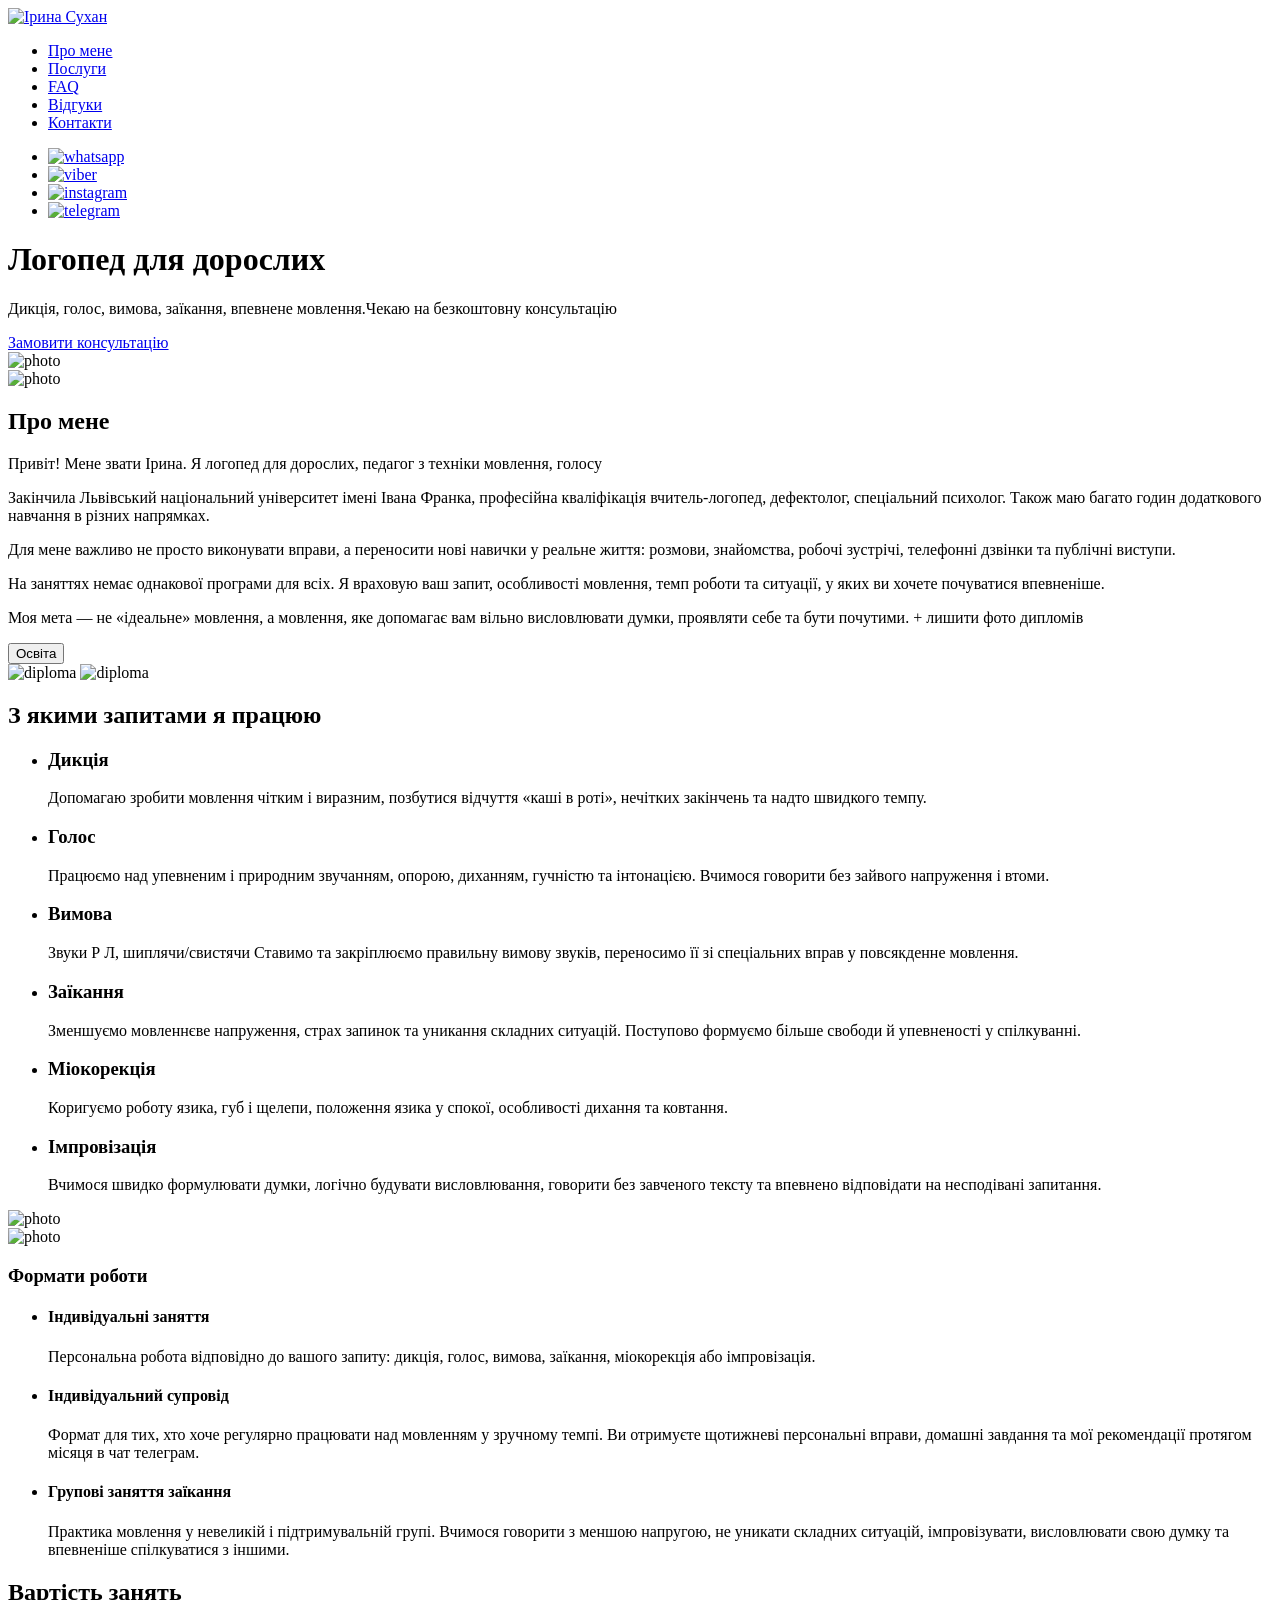
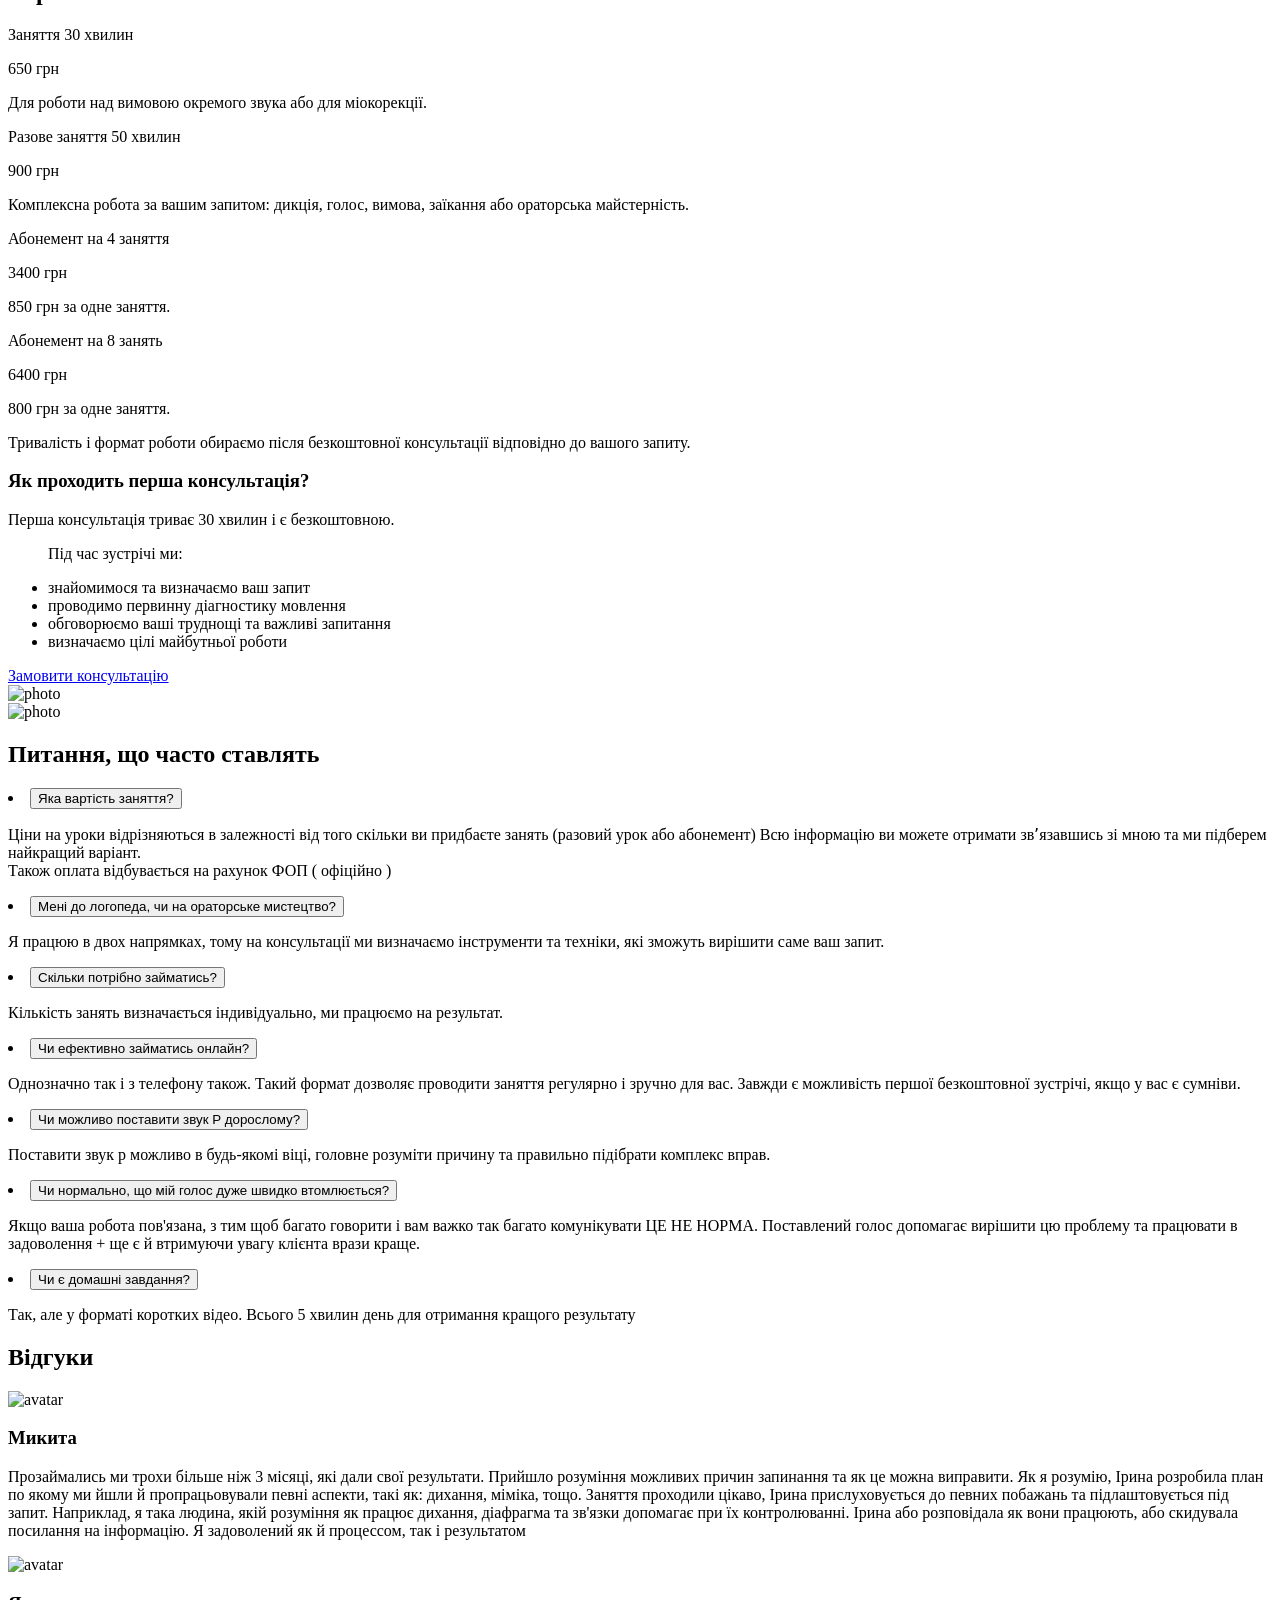
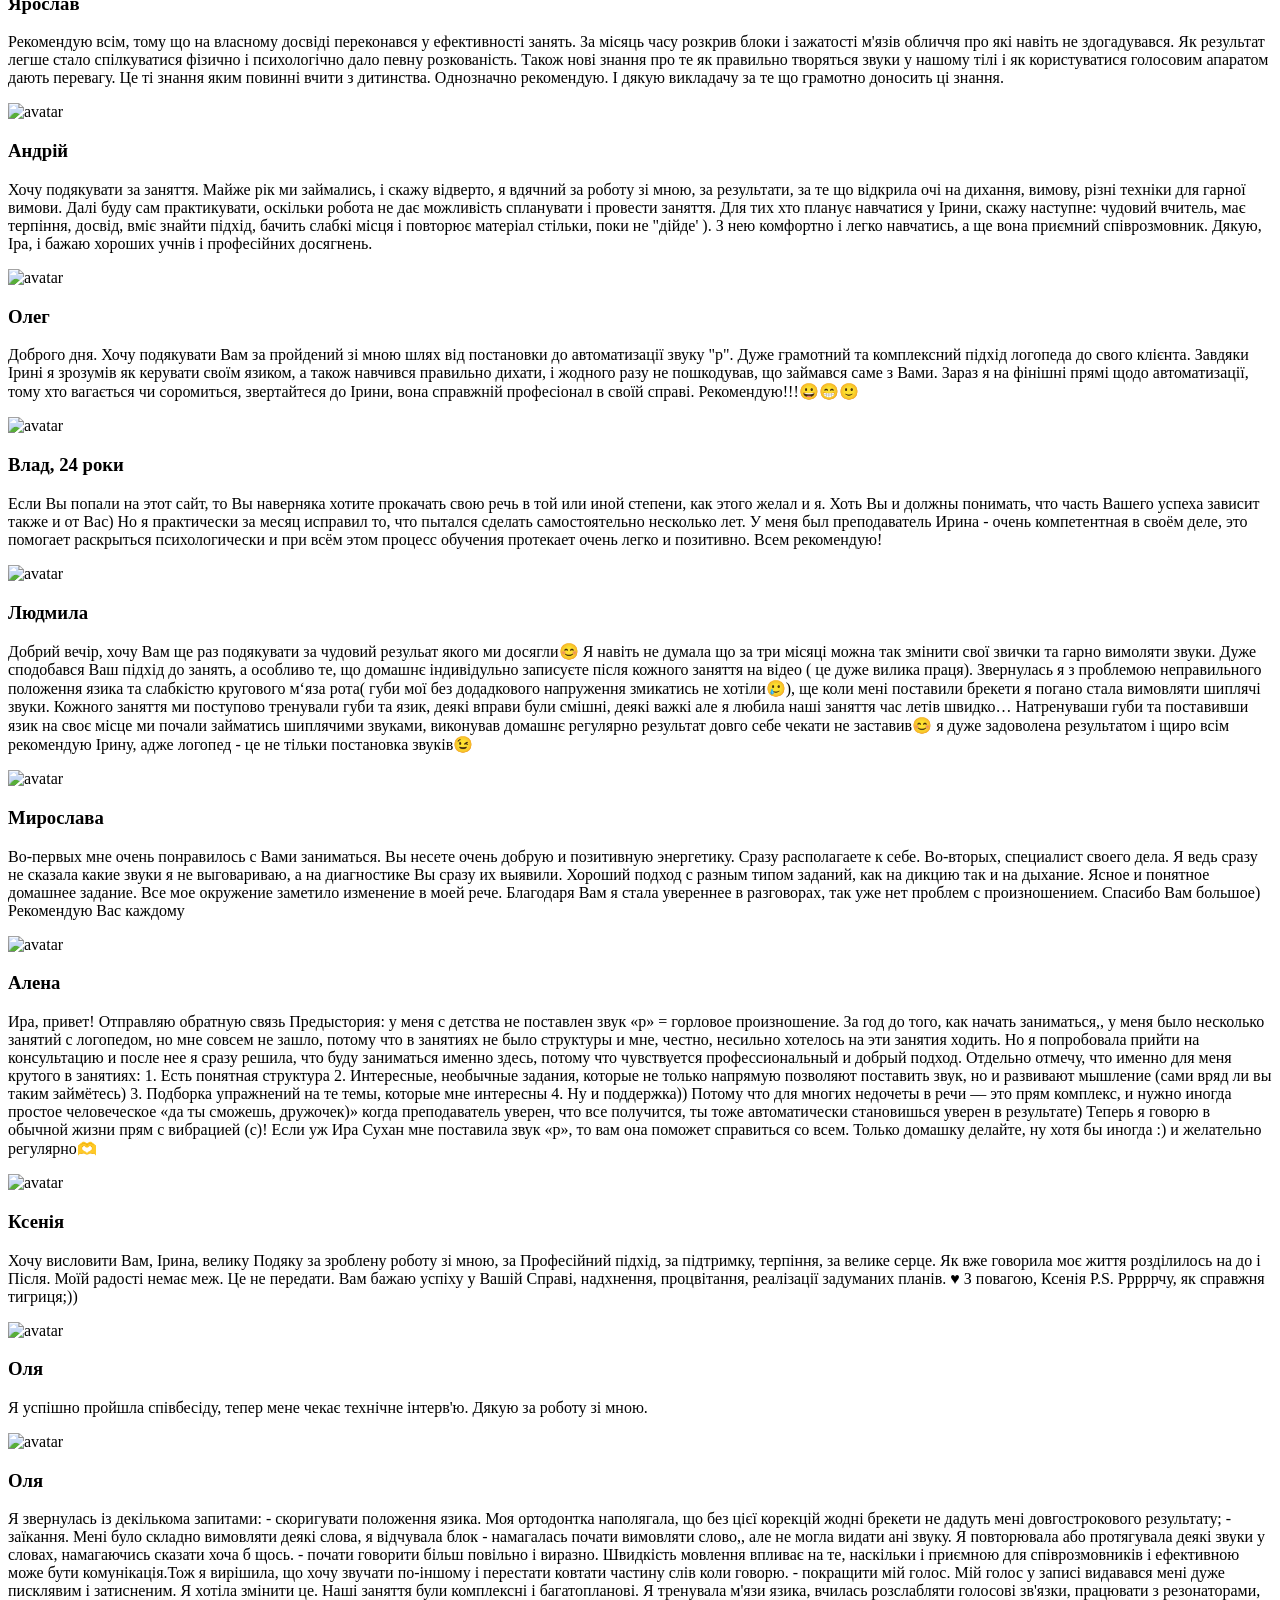
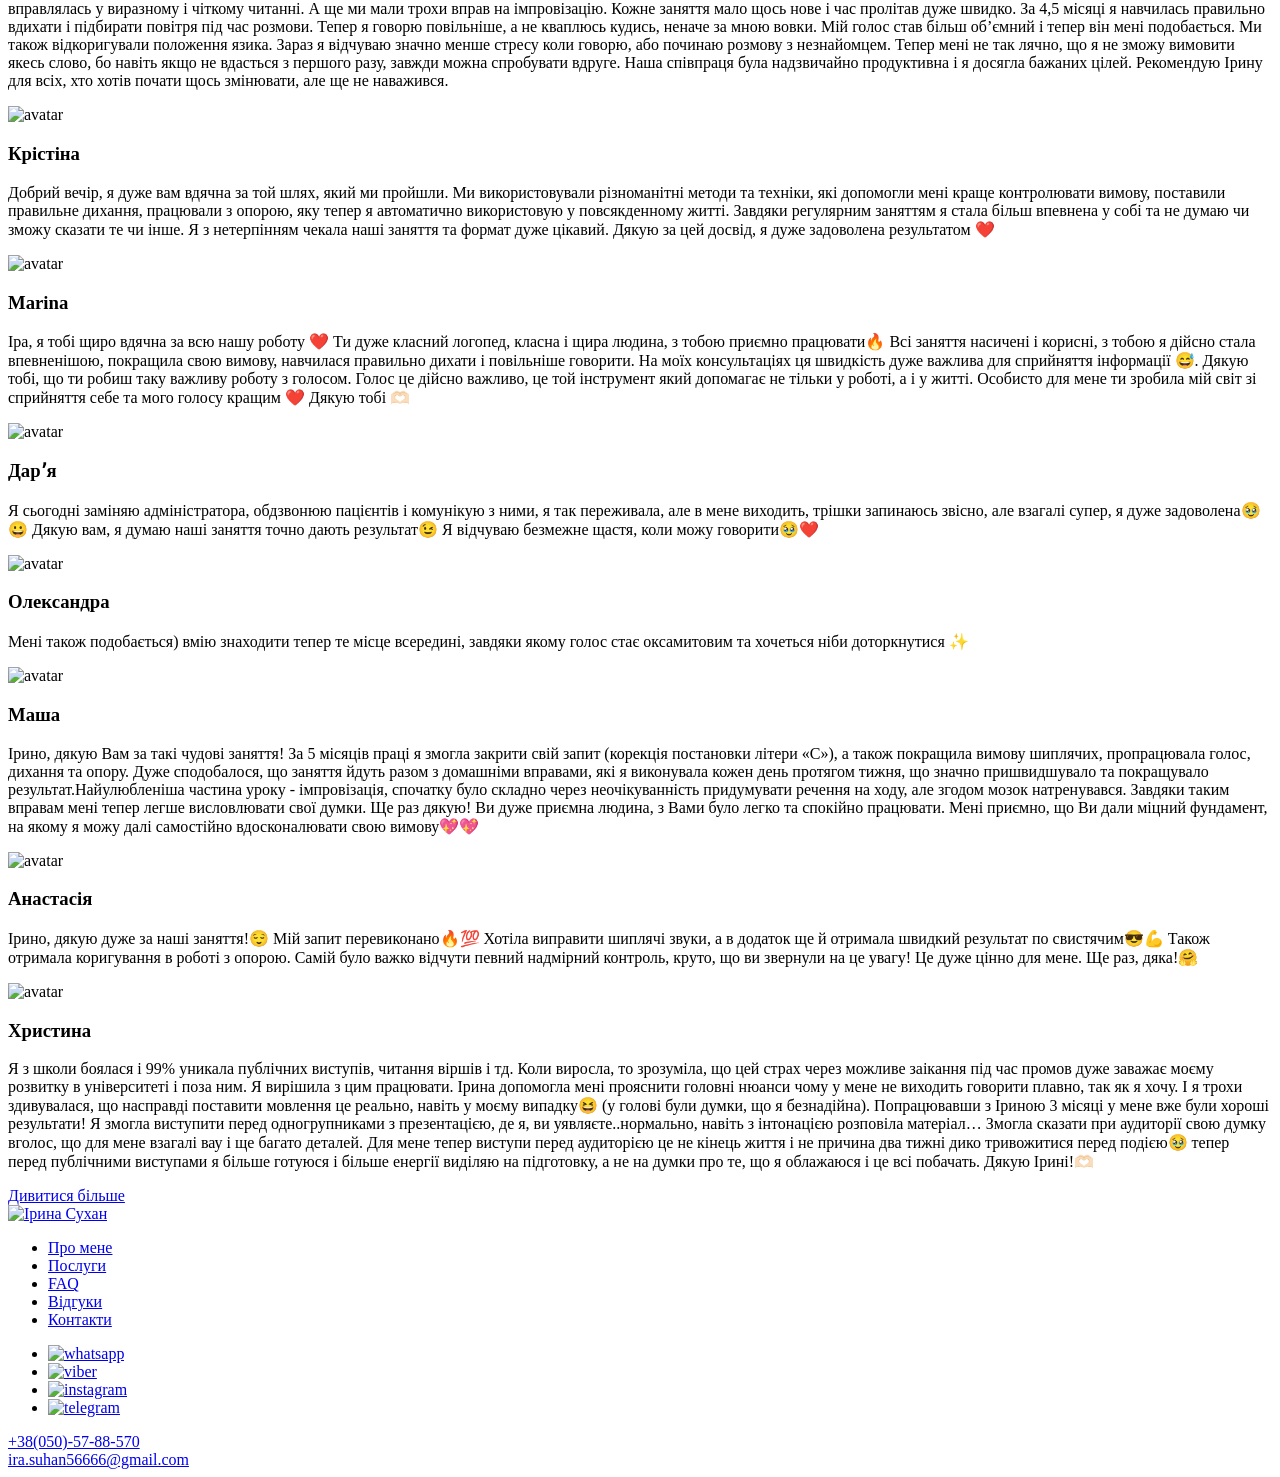
==== index.html @ e1b69d63 "Add files via upload" ====
<!DOCTYPE html>
<html lang="uk">
<head>
	<meta charset="UTF-8">
	<meta name="viewport" content="width=device-width, initial-scale=1.0">
	<title>Логопед онлайн для дорослих</title>
	<meta name="description" content="Хочете покращити мовлення , чекаю на безкоштовну консультацію ">
	<meta name="keywords" content="логопед, логопед онлайн, логопед для дорослих, ораторське мистецтво, дикція, голос, звуки, заїкання, мовлення, педагог з техніки мовлення">
	<!-- Responsive -->
	<meta name="viewport" content="width=device-width, initial-scale=1, shrink-to-fit=no">
	<!-- OG Tags -->
	<meta property="og:title" content="Логопед онлайн для дорослих">
	<meta property="og:description" content="Я навчу говорити впевнено, чітко та насолоджуватись мовленням">
	<meta property="og:type" content="article">
	<meta property="og:image" content="https://sukhan.space/img/preview.jpg">
	<meta property="og:site_name" content="Логопед онлайн для дорослих">
	<!-- Styling -->
	<meta name="theme-color" content="#B0907A">
	<link rel="apple-touch-icon" href="img/apple-touch-icon.png">
	<link rel="icon" type="image/png" href="img/favicon.png">
	<!-- CSS -->
	<link href="https://fonts.googleapis.com/css2?family=Playfair+Display:wght@400;700&display=swap" rel="stylesheet">
	<link rel="stylesheet" href="css/bootstrap-grid.min.css">
	<link rel="stylesheet" href="css/bootstrap-reboot.min.css">
	<link rel="stylesheet" href="css/slick.css">
	<link rel="stylesheet" href="css/slick-theme.css">
	<link rel="stylesheet" href="css/main.css">
</head>
<body>
	<header class="header" id="header">
		<div class="container">
			<div class="sticky-header">
				<div class="row align-items-center justify-content-between">
					<div class="col-3">
						<a href="#" class="logo">
							<img src="img/logo.svg" alt="Ірина Сухан">
						</a>
					</div>
					<div class="col-2 col-lg-6 d-flex">
						<div class="burger d-block d-lg-none d-flex align-items-center justify-content-end">
							<span>
								 
							</span>
						</div>
						<nav class="head-menu d-none d-lg-block">
							<ul class="menu d-flex">
								<li class="menu__item">
									<a href="#about" class="menu__link">
										Про мене
									</a>
								</li>
								<li class="menu__item">
									<a href="#services" class="menu__link">
										Послуги
									</a>
								</li>
								<li class="menu__item">
									<a href="#question" class="menu__link">
										FAQ
									</a>
								</li>
								<li class="menu__item">
									<a href="#previews" class="menu__link">
										Відгуки
									</a>
								</li>
								<li class="menu__item">
									<a href="#footer" class="menu__link">
										Контакти
									</a>
								</li>
							</ul>
						</nav>
					</div>
				<div class="col-3 d-none d-lg-block">
					<ul class="social d-flex justify-content-end">
						<li class="social__item">
							<!--noindex-->
							<a href="https://wa.me/380505788570" rel="nofollow noopener noreferrer" target="_blank">
								<img src="img/whatsapp.svg" alt="whatsapp">
								</a>
							<!--/noindex-->
						</li>
						<li class="social__item">
							<!--noindex-->
							<a href="http://viber://add?number=380505788570" rel="nofollow noopener noreferrer" target="_blank">
								<img src="img/viber.svg" alt="viber">
							</a>
							<!--/noindex-->
						</li>
						<li class="social__item">
							<!--noindex-->
							<a href="https://www.instagram.com/logoped.irina.sukhan/" rel="nofollow noopener noreferrer" target="_blank">
								<img src="img/instagram.svg" alt="instagram">
								</a>
							<!--/noindex-->
						</li>
						<li class="social__item">
							<!--noindex-->
							<a href="https://t.me/Iryna_Sukhan" rel="nofollow noopener noreferrer" target="_blank">
								<img src="img/telegram.svg" alt="telegram">
							</a>
							<!--/noindex-->
						</li>
					</ul>
				</div>
			</div>
			</div>
			<div class="row align-items-center">
				<div class="offer col-12 col-md-6 d-block">
					<h1 class="offer__title">
						Логопед для дорослих
					</h1>
					<p class="offer__text">
						Дикція, голос, вимова, заїкання, впевнене мовлення.Чекаю на безкоштовну консультацію
					</p>
					<!--noindex-->
					<a class="offer__btn btn" href="https://t.me/Iryna_Sukhan" rel="nofollow noopener noreferrer" target="_blank">
						Замовити консультацію
					</a>
					<!--/noindex-->
				</div>
				<div class="col-12 col-md-6 d-flex justify-content-end">
					<div class="main-photo">
						<img src="img/IMG_1.jpg
						" alt="photo">
					</div>	
				</div>
			</div>
		</div>
	</header>
	<section class="about" id="about">
		<div class="container">
			<div class="about-content">
			<div class="row align-items-center">
					<div class="col-12 col-md-6">
					<!-- <div class="square"></div> -->
					<img class="about-img" src="img/IMG_2.jpg" alt="photo">
				</div>
				<div class="col-12 col-md-6">
					<h2 class="section-title">
						Про мене
					</h2>
					<p class="section-text">
						Привіт! Мене звати Ірина. Я логопед для дорослих, педагог з техніки мовлення, голосу
					</p>
					<p class="section-text">
						Закінчила Львівський національний університет імені Івана Франка, професійна кваліфікація вчитель-логопед, дефектолог, спеціальний психолог. Також маю багато годин додаткового навчання в різних напрямках.
					</p>
					<p class="section-text">
						Для мене важливо не просто виконувати вправи, а переносити нові навички у реальне життя: розмови, знайомства, робочі зустрічі, телефонні дзвінки та публічні виступи.
					</p>
					<p class="section-text">
						На заняттях немає однакової програми для всіх. Я враховую ваш запит, особливості мовлення, темп роботи та ситуації, у яких ви хочете почуватися впевненіше.
					</p>
					<p class="section-text">
						Моя мета — не «ідеальне» мовлення, а мовлення, яке допомагає вам вільно висловлювати думки, проявляти себе та бути почутими. + лишити фото дипломів
					</p>
					<button class="btn-about section-btn d-flex align-items-center" type="button">
						Освіта
					</button>
					<div class="hide-text">
						<img class="hide-text__img" src="img/unnamed1.jpg" alt="diploma">
						<img class="hide-text__img" src="img/unnamed.jpg" alt="diploma">
					</div>	
				</div>
				</div>
			</div>	
		</div>
	</section>
	<section class="services" id="services">
		<div class="container">
			<div class="row align-items-center">
				<div class="col-12 col-lg-6">
					<h2 class="section-title">
						З якими запитами я працюю
					</h2>
					<ul class="section-list">
						<li class="section-list__item">
							<h3 class="section-list__title">
								Дикція
							</h3>
							<p>Допомагаю зробити мовлення чітким і виразним, позбутися відчуття «каші в роті», нечітких закінчень та надто швидкого темпу.</p>
						</li>
						<li class="section-list__item">
							<h3 class="section-list__title">
								Голос
							</h3>
							<p>Працюємо над упевненим і природним звучанням, опорою, диханням, гучністю та інтонацією. Вчимося говорити без зайвого напруження і втоми.</p>
						</li>
						<li class="section-list__item">
							<h3 class="section-list__title">
								Вимова
							</h3>
							<p>Звуки Р Л, шиплячи/свистячи 
							Ставимо та закріплюємо правильну вимову звуків, переносимо її зі спеціальних вправ у повсякденне мовлення.</p>
						</li>
						<li class="section-list__item">
							<h3 class="section-list__title">
								Заїкання
							</h3>
							<p>Зменшуємо мовленнєве напруження, страх запинок та уникання складних ситуацій. Поступово формуємо більше свободи й упевненості у спілкуванні.</p>
						</li>
						<li class="section-list__item">
							<h3 class="section-list__title">
								Міокорекція
							</h3>
							<p>Коригуємо роботу язика, губ і щелепи, положення язика у спокої, особливості дихання та ковтання.</p>
						</li>
						<li class="section-list__item">
							<h3 class="section-list__title">
								Імпровізація
							</h3>
							<p>Вчимося швидко формулювати думки, логічно будувати висловлювання, говорити без завченого тексту та впевнено відповідати на несподівані запитання.</p>
						</li>
					</ul>
				</div>
				<div class="col-12 col-lg-4 offset-lg-2">
					<div class="img-wrap">
						<img class="services-img" src="img/IMG_3.jpg" alt="photo">
					</div>
				</div>
			</div>
			<div class="row align-items-center">
				<div class="col-12 col-lg-4">
					<div class="img-wrap">
						<img class="services-img" src="img/IMG_3.1.jpg" alt="photo">
					</div>
				</div>
				<div class="col-12 col-lg-6 offset-lg-2">
					<h3 class="section-title">
						Формати роботи
					</h3>
					<ul class="section-list">
						<li class="section-list__item">
							<h4 class="section-list__title">
								Індивідуальні заняття
							</h4>
							<p>Персональна робота відповідно до вашого запиту: дикція, голос, вимова, заїкання, міокорекція або імпровізація.</p>
						</li>
						<li class="section-list__item">
							<h4 class="section-list__title">
								Індивідуальний супровід
							</h4>
							<p>Формат для тих, хто хоче регулярно працювати над мовленням у зручному темпі. Ви отримуєте щотижневі персональні вправи, домашні завдання та мої рекомендації протягом місяця в чат телеграм.</p>
						</li>
						<li class="section-list__item">
							<h4 class="section-list__title">
								Групові заняття заїкання
							</h4>
							<p>Практика мовлення у невеликій і підтримувальній групі. Вчимося говорити з меншою напругою, не уникати складних ситуацій, імпровізувати, висловлювати свою думку та впевненіше спілкуватися з іншими.</p>
						</li>
					</ul>
				</div>
			</div>
			<div class="row align-items-center">
				<div class="col-12 col-lg-6">
					<h2 class="section-title">
						Вартість занять
					</h2>
					<div class="price-wrapper">
						<div class="price-wrapper__content d-flex justify-content-between">
							<p class="section-text price-wrapper__text" >
								Заняття 30 хвилин
							</p>
							<span>
								650 грн
							</span>
						</div>
						<p class="section-text">Для роботи над вимовою окремого звука або для міокорекції.</p>
						<div class="price-wrapper__content d-flex justify-content-between">
							<p class="section-text price-wrapper__text" >
								Разове заняття 50 хвилин
							</p>
							<span>
								900 грн
							</span>
						</div>
						<p class="section-text">Комплексна робота за вашим запитом: дикція, голос, вимова, заїкання або ораторська майстерність.</p>
						<div class="price-wrapper__content d-flex justify-content-between">
							<p class="section-text price-wrapper__text" >
								Абонемент на 4 заняття
							</p>
							<span>
								3400 грн
							</span>
						</div>
						<p class="section-text">850 грн за одне заняття.</p>
						<div class="price-wrapper__content d-flex justify-content-between">
							<p class="section-text price-wrapper__text" >
								Абонемент на 8 занять
							</p>
							<span>
								6400 грн
							</span>
						</div>
						<p class="section-text">800 грн за одне заняття.</p>
						<p class="section-text">
							Тривалість і формат роботи обираємо після безкоштовної консультації відповідно до вашого запиту.
						</p>
					</div>
					<h3 class="price-title">
						Як проходить перша консультація?
					</h3>
					<p class="section-text">Перша консультація триває <span>30 хвилин і є безкоштовною.</span></p>
					<ul class="price-list">
						<p class="price-list__title">
							Під час зустрічі ми:
						</p>
						<li class="price-list__item">
							знайомимося та визначаємо ваш запит
						</li>
						<li class="price-list__item">
							проводимо первинну діагностику мовлення
						</li>
						<li class="price-list__item">
							обговорюємо ваші труднощі та важливі запитання
						</li>
						<li class="price-list__item">
							визначаємо цілі майбутньої роботи
						</li>
					</ul>	
					<!--noindex-->
					<a class="services-btn btn d-block" href="https://t.me/Iryna_Sukhan" rel="nofollow noopener noreferrer" target="_blank">
						Замовити консультацію
					</a>
					<!--/noindex-->
				</div>
				<div class="col-12 col-lg-4 offset-lg-2">
					<div class="img-wrap">
						<img class="services-img" src="img/IMG_4.jpg" alt="photo">
					</div>
				</div>
			</div>
		</div>
	</section>
	<section class="question" id="question">
		<div class="container">
			<div class="row align-items-center">
				<div class="d-none d-lg-block col-lg-6">
					<img class="question-img" src="img/photo 4.png" alt="photo">
				</div>
				<div class="col-12 col-lg-6">
					<h2 class="section-title">
						Питання, що часто ставлять
					</h2>	
					<ul class="question-wrapper"></ul>
						<li>
							<button class="section-btn question-btn d-flex align-items-center" type="button">
								<span>
									Яка вартість заняття?
								</span>
							</button>
							<p class="hide-text">
								Ціни на уроки відрізняються в залежності від того скільки ви придбаєте занять (разовий урок або абонемент) Всю інформацію ви можете отримати звʼязавшись зі мною та ми підберем найкращий варіант.<br>
								Також оплата відбувається на рахунок ФОП ( офіційно )
							</p>
						</li>
						<li>
							<button class="section-btn question-btn d-flex align-items-center" type="button">
								<span>
									Мені до логопеда, чи на ораторське мистецтво?
								</span>
							</button>
							<p class="hide-text">
								Я працюю в двох напрямках, тому на консультації ми визначаємо інструменти та техніки, які зможуть вирішити саме ваш запит.
							</p>
						</li>
						<li>
							<button class="section-btn question-btn d-flex align-items-center" type="button">
								<span>
									Скільки потрібно займатись?
								</span>
							</button>
							<p class="hide-text">
								Кількість занять визначається індивідуально, ми працюємо на результат.
							</p>
						<li>
							<button class="section-btn question-btn d-flex align-items-center" type="button">
								<span>
									Чи ефективно займатись онлайн?
								</span>	
							</button>
							<p class="hide-text">
								Однозначно так і з телефону також. Такий формат дозволяє проводити заняття регулярно і зручно для вас. Завжди є можливість першої безкоштовної зустрічі, якщо у вас є сумніви. 
							</p>
						</li>
						<li>	
							<button class="section-btn question-btn d-flex align-items-center" type="button">
								<span>
									Чи можливо поставити звук Р дорослому?
								</span>	
							</button>
							<p class="hide-text">
								Поставити звук р можливо в будь-якомі віці, головне розуміти причину та правильно підібрати комплекс вправ. 
							</p>
						</li>
						<li>
							<button class="section-btn question-btn d-flex align-items-center" type="button">
								<span>
									Чи нормально, що мій голос дуже швидко втомлюється?
								</span>
							</button>
							<p class="hide-text">
								Якщо ваша робота пов'язана, з тим щоб багато говорити і вам важко так багато комунікувати ЦЕ НЕ НОРМА. Поставлений голос допомагає вирішити цю проблему та працювати в задоволення + ще є й втримуючи увагу клієнта врази краще.
							</p>
						</li>
						<li>
							<button class="section-btn question-btn d-flex align-items-center" type="button">
								<span>
									Чи є домашні завдання?
								</span>	
							</button>
							<p class="hide-text">
								Так, але у форматі коротких відео. Всього 5 хвилин день для отримання кращого результату
							</p>
						</li>
					</ul>
				</div>
			</div>
		</div>
	</section>
	<section class="reviews" id="previews">
		<div class="container">
			<div class="row">
				<div class="col-12">
					<h2 class="review-title section-title">
						Відгуки
					</h2>
				</div>
			</div>
			<div class="row">
				<div class="col-12">
					<div class="slider multiple-items">
    					<div class="slider__item">
    						<div class="d-flex">
								<img class="slider__avatar" src="img/avatar-man.png" alt="avatar">
								<div class="slider__name">
									<h3 class="slider__title">
    									Микита
    								</h3>
								</div>
							</div>
    						<p class="slider__text section-text">
    							Прозаймались ми трохи більше ніж 3 місяці, які дали свої результати. Прийшло розуміння можливих причин запинання та як це можна виправити. Як я розумію, Ірина розробила план по якому ми йшли й пропрацьовували певні аспекти, такі як: дихання, міміка, тощо. Заняття проходили цікаво, Ірина прислуховується до певних побажань та підлаштовується під запит. Наприклад, я така людина, якій розуміння як працює дихання, діафрагма та зв'язки допомагає при їх контролюванні. Ірина або розповідала як вони працюють, або скидувала посилання на інформацію. Я задоволений як й процессом, так і результатом
    						</p>	
    					</div>
    					<div class="slider__item">
    						<div class="d-flex">
								<img class="slider__avatar" src="img/avatar-man.png" alt="avatar">
								<div class="slider__name">
									<h3 class="slider__title">
    									Ярослав
    								</h3>
								</div>
							</div>
    						<p class="slider__text section-text">
    							Рекомендую всім, тому що на власному досвіді переконався у ефективності занять. За місяць часу розкрив блоки і зажатості м'язів обличчя про які навіть не здогадувався. Як результат легше стало спілкуватися фізично і психологічно дало певну розкованість. Також нові знання про те як правильно творяться звуки у нашому тілі і як користуватися голосовим апаратом дають перевагу. Це ті знання яким повинні вчити з дитинства. Однозначно рекомендую. І дякую викладачу за те що грамотно доносить ці знання.
    						</p>	
    					</div>
    					<div class="slider__item">
    						<div class="d-flex">
								<img class="slider__avatar" src="img/avatar-man.png" alt="avatar">
								<div class="slider__name">
									<h3 class="slider__title">
    									Андрій
    								</h3>
								</div>
							</div>
    						<p class="slider__text section-text">
    							Хочу подякувати за заняття. Майже рік ми займались, і скажу відверто, я вдячний за роботу зі мною, за результати, за те що відкрила очі на дихання, вимову, різні техніки для гарної вимови. Далі буду сам практикувати, оскільки робота не дає можливість спланувати і провести заняття. Для тих хто планує навчатися у Ірини, скажу наступне: чудовий вчитель, має терпіння, досвід, вміє знайти підхід, бачить слабкі місця і повторює матеріал стільки, поки не "дійде' ). З нею комфортно і легко навчатись, а ще вона приємний співрозмовник. Дякую, Іра, і бажаю хороших учнів і професійних досягнень.
    						</p>	
    					</div>
    					<div class="slider__item">
    						<div class="d-flex">
								<img class="slider__avatar" src="img/avatar-man.png" alt="avatar">
								<div class="slider__name">
									<h3 class="slider__title">
    									Олег
    								</h3>
								</div>
							</div>
    						<p class="slider__text section-text">
    							Доброго дня. Хочу подякувати Вам за пройдений зі мною шлях від постановки до автоматизації звуку "р". Дуже грамотний та комплексний підхід логопеда до свого клієнта. Завдяки Ірині я зрозумів як керувати своїм язиком, а також навчився правильно дихати, і жодного разу не пошкодував, що займався саме з Вами. Зараз я на фінішні прямі щодо автоматизації, тому хто вагається чи соромиться, звертайтеся до Ірини, вона справжній професіонал в своїй справі. Рекомендую!!!😀😁🙂
    						</p>
    					</div>
    					<div class="slider__item">
    						<div class="d-flex">
								<img class="slider__avatar" src="img/avatar1.jpg" alt="avatar">
								<div class="slider__name">
									<h3 class="slider__title">
    									Влад, 24 роки
    								</h3>
								</div>
							</div>
    						<p class="slider__text section-text">
    							Если Вы попали на этот сайт, то Вы наверняка хотите прокачать свою речь в той или иной степени, как этого желал и я. Хоть Вы и должны понимать, что часть Вашего успеха зависит также и от Вас) Но я практически за месяц исправил то, что пытался сделать самостоятельно несколько лет. У меня был преподаватель Ирина - очень компетентная в своём деле, это помогает раскрыться психологически и при всём этом процесс обучения протекает очень легко и позитивно. Всем рекомендую!
    						</p>
  						</div>
  						<div class="slider__item">
    						<div class="d-flex">
								<img class="slider__avatar" src="img/avatar2.jpg" alt="avatar">
								<div class="slider__name">
									<h3 class="slider__title">
    									Людмила
    								</h3>
								</div>
							</div>
    						<p class="slider__text section-text">
    							Добрий вечір, хочу Вам ще раз подякувати за чудовий резульат якого ми досягли😊 Я навіть не думала що за три місяці можна так змінити свої звички та гарно вимоляти звуки. Дуже сподобався Ваш підхід до занять, а особливо те, що домашнє індивідульно записуєте після кожного заняття на відео ( це дуже вилика праця). Звернулась я з проблемою неправильного положення язика та слабкістю кругового м‘яза рота( губи мої без додадкового напруження змикатись не хотіли🥲), ще коли мені поставили брекети я погано стала вимовляти шиплячі звуки. Кожного заняття ми поступово тренували губи та язик, деякі вправи були смішні, деякі важкі але я любила наші заняття час летів швидко… Натренуваши губи та поставивши язик на своє місце ми почали займатись шиплячими звуками, виконував домашнє регулярно результат довго себе чекати не заставив😊 я дуже задоволена результатом і щиро всім рекомендую Ірину, адже логопед - це не тільки постановка звуків😉
    						</p>
  						</div>
  						<div class="slider__item">
    						<div class="d-flex">
								<img class="slider__avatar" src="img/avatar-woman.png" alt="avatar">
								<div class="slider__name">
									<h3 class="slider__title">
    									Мирослава
    								</h3>
								</div>
							</div>
    						<p class="slider__text section-text">
    						Во-первых мне очень понравилось с Вами заниматься. Вы несете очень добрую и позитивную энергетику. Сразу располагаете к себе. Во-вторых, специалист своего дела. Я ведь сразу не сказала какие звуки я не выговариваю, а на диагностике Вы сразу их выявили.
    						Хороший подход с разным типом заданий, как на дикцию так и на дыхание. Ясное и понятное домашнее задание.
    						Все мое окружение заметило изменение в моей рече. Благодаря Вам я стала увереннее в разговорах, так уже нет проблем с произношением. Спасибо Вам большое) Рекомендую Вас каждому
    						</p>
  						</div>
  						<div class="slider__item">
    						<div class="d-flex">
								<img class="slider__avatar" src="img/avatar-woman.png" alt="avatar">
								<div class="slider__name">
									<h3 class="slider__title">
    									Алена
    								</h3>
								</div>
							</div>
    						<p class="slider__text section-text">
    						Ира, привет!
    						Отправляю обратную связь Предыстория: у меня с детства не поставлен звук «р» = горловое произношение. За год до того, как начать заниматься,, у меня было несколько занятий с логопедом, но мне совсем не зашло, потому что в занятиях не было структуры и мне, честно, несильно хотелось на эти занятия ходить.
    						Но я попробовала прийти на консультацию и после нее я сразу решила, что буду заниматься именно здесь, потому что чувствуется профессиональный и добрый подход.
    						Отдельно отмечу, что именно для меня крутого в занятиях:
    						1. Есть понятная структура
    						2. Интересные, необычные задания, которые не только напрямую позволяют поставить звук, но и развивают мышление (сами вряд ли вы таким займётесь)
    						3. Подборка упражнений на те темы, которые мне интересны
    						4. Ну и поддержка)) Потому что для многих недочеты в речи — это прям комплекс, и нужно иногда простое человеческое «да ты сможешь, дружочек)» когда преподаватель уверен, что все получится, ты тоже автоматически становишься уверен в результате)
    						Теперь я говорю в обычной жизни прям с вибрацией (с)! Если уж Ира Сухан мне поставила звук «р», то вам она поможет справиться со всем. Только домашку делайте, ну хотя бы иногда :) и желательно регулярно🫶
    						</p>
  						</div>
  						<div class="slider__item">
    						<div class="slider__wrap d-flex">
								<img class="slider__avatar" src="img/avatar-woman.png" alt="avatar">
								<div class="slider__name">
									<h3 class="slider__title">
    									Ксенія
    								</h3>
								</div>
							</div>
    						<p class="slider__text section-text">
    							Хочу висловити Вам, Ірина, велику Подяку за зроблену роботу зі мною, за Професійний підхід, за підтримку, терпіння, за велике серце.
    							Як вже говорила моє життя розділилось на до і Після. Моїй радості немає меж. Це не передати.
    							Вам бажаю успіху у Вашій Справі, надхнення, процвітання, реалізації задуманих планів. ♥️
    							З повагою, Ксенія
    							Р.S. Рррррчу, як справжня тигриця;))
    						</p>
  						</div>
  						<div class="slider__item">
    						<div class="d-flex">
								<img class="slider__avatar" src="img/avatar-woman.png" alt="avatar">
								<div class="slider__name">
									<h3 class="slider__title">
    									Оля
    								</h3>
								</div>
							</div>
    						<p class="slider__text section-text">
    							Я успішно пройшла співбесіду, тепер мене чекає технічне інтерв'ю.
    							Дякую за роботу зі мною.
    						</p>
  						</div>
  						<div class="slider__item">
    						<div class="d-flex">
								<img class="slider__avatar" src="img/avatar3.jpg" alt="avatar">
								<div class="slider__name">
									<h3 class="slider__title">
    									Оля
    								</h3>
								</div>
							</div>
    						<p class="slider__text section-text">
    							Я звернулась із декількома запитами:
    							- скоригувати положення язика. Моя ортодонтка наполягала, що без цієї корекцій жодні брекети не дадуть мені довгострокового результату;
								- заїкання. Мені було складно вимовляти деякі слова, я відчувала блок - намагалась почати вимовляти слово,, але не могла  видати ані звуку. Я повторювала або протягувала деякі звуки у словах, намагаючись сказати хоча б щось.
								- почати говорити більш повільно і виразно. Швидкість мовлення впливає на те,  наскільки і приємною для співрозмовників і ефективною може бути комунікація.Тож я вирішила, що хочу звучати по-іншому і перестати ковтати частину слів коли говорю.
								- покращити мій голос. Мій голос у записі видавався мені  дуже писклявим і затисненим. Я хотіла змінити це.
								Наші заняття були комплексні і багатопланові. Я тренувала м'язи язика, вчилась розслабляти голосові зв'язки, працювати з резонаторами, вправлялась у виразному і чіткому читанні. А ще ми мали трохи вправ на імпровізацію. Кожне заняття мало щось нове і час пролітав дуже швидко. За 4,5 місяці я навчилась правильно вдихати і підбирати повітря під час розмови. Тепер я говорю повільніше, а не кваплюсь кудись, неначе за мною вовки. Мій голос став більш об’ємний і тепер він мені подобається. Ми також відкоригували положення язика.  Зараз я відчуваю значно менше стресу коли говорю, або починаю розмову з незнайомцем. Тепер мені не так лячно, що я не зможу вимовити якесь слово, бо навіть якщо не вдасться з першого разу, завжди можна спробувати вдруге. Наша співпраця була надзвичайно продуктивна і я досягла бажаних цілей. Рекомендую Ірину для всіх, хто хотів почати щось змінювати, але ще не наважився.
    						</p>
  						</div>
  						<div class="slider__item">
    						<div class="d-flex">
								<img class="slider__avatar" src="img/avatar4.jpg" alt="avatar">
								<div class="slider__name">
									<h3 class="slider__title">
    									Крістіна
    								</h3>
								</div>
							</div>
    						<p class="slider__text section-text">
    							Добрий вечір, я дуже вам вдячна за той шлях, який ми пройшли. Ми використовували різноманітні методи та техніки, які допомогли мені краще контролювати вимову, поставили правильне дихання, працювали з опорою, яку тепер я автоматично використовую у повсякденному житті. Завдяки регулярним заняттям я стала більш впевнена у собі та не думаю чи зможу сказати те чи інше. Я з нетерпінням чекала наші заняття та формат дуже цікавий. Дякую за цей досвід, я дуже задоволена результатом ❤️
    						</p>
  						</div>
  						<div class="slider__item">
    						<div class="d-flex">
								<img class="slider__avatar" src="img/avatar5.jpg" alt="avatar">
								<div class="slider__name">
									<h3 class="slider__title">
    									Marina
    								</h3>
								</div>
							</div>
    						<p class="slider__text section-text">
    							Іра, я тобі щиро вдячна за всю нашу роботу ❤️ Ти дуже класний логопед, класна і щира людина, з тобою приємно працювати🔥 Всі заняття насичені і корисні, з тобою я дійсно стала впевненішою, покращила свою вимову, навчилася правильно дихати і повільніше говорити. На моїх консультаціях ця швидкість дуже важлива для сприйняття інформації 😅. Дякую тобі, що ти робиш таку важливу роботу з голосом. Голос це дійсно важливо, це той інструмент який допомагає не тільки у роботі, а і у житті. Особисто для мене ти зробила мій світ зі сприйняття себе та мого голосу кращим ❤️ Дякую тобі 🫶🏻
    						</p>
  						</div>
  						<div class="slider__item">
    						<div class="d-flex">
								<img class="slider__avatar" src="img/avatar-woman.png" alt="avatar">
								<div class="slider__name">
									<h3 class="slider__title">
    									Дарʼя
    								</h3>
								</div>
							</div>
    						<p class="slider__text section-text">
    							Я сьогодні заміняю адміністратора, обдзвонюю пацієнтів і комунікую з ними, я так переживала, але в мене виходить, трішки запинаюсь звісно, але взагалі супер, я дуже задоволена🥹😀 Дякую вам, я думаю наші заняття точно дають результат😉 Я відчуваю безмежне щастя, коли можу говорити🥹❤️
    						</p>
  						</div>
  						<div class="slider__item">
    						<div class="d-flex">
								<img class="slider__avatar" src="img/avatar-woman.png" alt="avatar">
								<div class="slider__name">
									<h3 class="slider__title">
    									Олександра
    								</h3>
								</div>
							</div>
    						<p class="slider__text section-text">
    							Мені також подобається) вмію знаходити тепер те місце всередині, завдяки якому голос стає оксамитовим та хочеться ніби доторкнутися ✨
    						</p>
  						</div>
  						<div class="slider__item">
    						<div class="d-flex">
								<img class="slider__avatar" src="img/avatar-woman.png" alt="avatar">
								<div class="slider__name">
									<h3 class="slider__title">
    									Маша
    								</h3>
								</div>
							</div>
    						<p class="slider__text section-text">
    							Ірино, дякую Вам за такі чудові заняття! За 5 місяців праці я змогла закрити свій запит (корекція постановки літери «С»), а також  покращила вимову шиплячих,  пропрацювала голос, дихання та опору. Дуже сподобалося, що заняття йдуть разом з домашніми вправами, які я виконувала кожен день протягом тижня, що значно пришвидшувало та покращувало результат.Найулюбленіша частина уроку - імпровізація,  спочатку було складно через неочікуванність придумувати речення на ходу, але згодом мозок натренувався. Завдяки таким вправам мені тепер легше висловлювати свої думки. Ще раз дякую! Ви дуже приємна людина, з Вами було легко та спокійно працювати. Мені приємно, що Ви дали міцний фундамент, на якому я можу далі самостійно вдосконалювати свою вимову💖💖
    						</p>
  						</div>
  						<div class="slider__item">
    						<div class="d-flex">
								<img class="slider__avatar" src="img/avatar-woman.png" alt="avatar">
								<div class="slider__name">
									<h3 class="slider__title">
    									Анастасія
    								</h3>
								</div>
							</div>
    						<p class="slider__text section-text">
    							Ірино, дякую дуже за наші заняття!😌 Мій запит перевиконано🔥💯 Хотіла виправити шиплячі звуки, а в додаток ще й отримала швидкий результат по свистячим😎💪 Також отримала коригування в роботі з опорою. Самій було важко відчути певний надмірний контроль, круто, що ви звернули на це увагу! Це дуже цінно для мене. Ще раз, дяка!🤗
    						</p>
  						</div>
  						<div class="slider__item">
    						<div class="d-flex">
								<img class="slider__avatar" src="img/avatar-woman.png" alt="avatar">
								<div class="slider__name">
									<h3 class="slider__title">
    									Христина
    								</h3>
								</div>
							</div>
    						<p class="slider__text section-text">
    							Я з школи боялася і 99% уникала публічних виступів, читання віршів і тд. Коли виросла, то зрозуміла, що цей страх через можливе заікання під час промов дуже заважає моєму розвитку в університеті і поза ним. Я вирішила з цим працювати. Ірина допомогла мені прояснити головні нюанси чому у мене не виходить говорити плавно, так як я хочу. І я трохи здивувалася, що насправді поставити мовлення це реально, навіть у моєму випадку😆 (у голові були думки, що я безнадійна). Попрацювавши з Іриною 3 місяці у мене вже були хороші результати! Я змогла виступити перед одногрупниками з презентацією, де я, ви уявляєте..нормально, навіть з інтонацією розповіла матеріал… Змогла сказати при аудиторії свою думку вголос, що для мене взагалі вау і ще багато деталей. Для мене тепер виступи перед аудиторією це не кінець життя і не причина два тижні дико тривожитися перед подією🥹 тепер перед публічними виступами я більше готуюся і більше енергії виділяю на підготовку, а не на думки про те, що я облажаюся і це всі побачать. Дякую Ірині!🫶🏻
    						</p>
  						</div>
					</div>
				</div>		
			</div>
			<div class="row justify-content-center">
				<!--noindex-->
				<a class="services-btn btn" href="https://www.instagram.com/logoped.irina.sukhan/" rel="nofollow noopener noreferrer" target="_blank">
					Дивитися більше
				</a>
				<!--/noindex-->
			</div>
		</div>
	</section>
	<footer class="footer" id="footer">
		<div class="container">
			<div class="row justify-content-between">
				<div class="col-3">
					<a href="#" class="logo">
						<img src="img/logo.svg" alt="Ірина Сухан">
					</a>
				</div>
				<div class="d-none d-lg-block col-lg-6 d-flex">
					<nav class="nav-bar">
							<ul class="menu d-flex">
								<li class="menu__item">
									<a href="#about" class="menu__link">
										Про мене
									</a>
								</li>
								<li class="menu__item">
									<a href="#services" class="menu__link">
										Послуги
									</a>
								</li>
								<li class="menu__item">
									<a href="#question" class="menu__link">
										FAQ
									</a>
								</li>
								<li class="menu__item">
									<a href="#previews" class="menu__link">
										Відгуки
									</a>
								</li>
								<li class="menu__item">
									<a href="#footer" class="menu__link">
										Контакти
									</a>
								</li>
							</ul>
						</nav>
					</div>
					<div class="col-9 col-lg-3 d-flex justify-content-end">
						<div class="footer-contacts">
							<ul class="footer-contacts social d-flex justify-content-end">
								<li class="footer-contacts__item social__item">
									<!--noindex-->
									<a href="https://wa.me/380505788570" rel="nofollow noopener noreferrer" target="_blank">
										<img src="img/whatsapp.svg" alt="whatsapp">
									</a>
									<!--/noindex-->
								</li>
								<li class="footer-contacts__item social__item">
									<!--noindex-->
									<a href="http://viber://add?number=380505788570" rel="nofollow noopener noreferrer" target="_blank">
										<img src="img/viber.svg" alt="viber">
									</a>
									<!--/noindex-->
								</li>
								<li class="footer-contacts__item social__item">
								<!--noindex-->
									<a href="https://www.instagram.com/logoped.irina.sukhan/" rel="nofollow noopener noreferrer" target="_blank">
										<img src="img/instagram.svg" alt="instagram">
									</a>
								<!--/noindex-->
								</li>
								<li class="footer-contacts__item social__item">
									<!--noindex-->
									<a href="https://t.me/Iryna_Sukhan" rel="nofollow noopener noreferrer" target="_blank">
										<img src="img/telegram.svg" alt="telegram">
									</a>
									<!--/noindex-->
								</li>
							</ul>
							<div class="footer-contacts__tel">
								<a href="tel:+380505788570" class="menu-tel">
									+38(050)-57-88-570
								</a>
							</div>
							<div class="footer-contacts__mail">
							<a href="mailto:ira.suhan56666@gmail.com">
								ira.suhan56666@gmail.com
							</a>
						</div>
					</div>
				</div>
			</div>
		</div>
	</footer>
	<script src="js/jquery-3.6.0.min.js"></script>
	<script src="js/bootstrap.min.js"></script>
	<script src="js/slick.js"></script>
	<script src="js/slick.min.js"></script>
	<script src="js/main.js"></script>
</body>
</html>
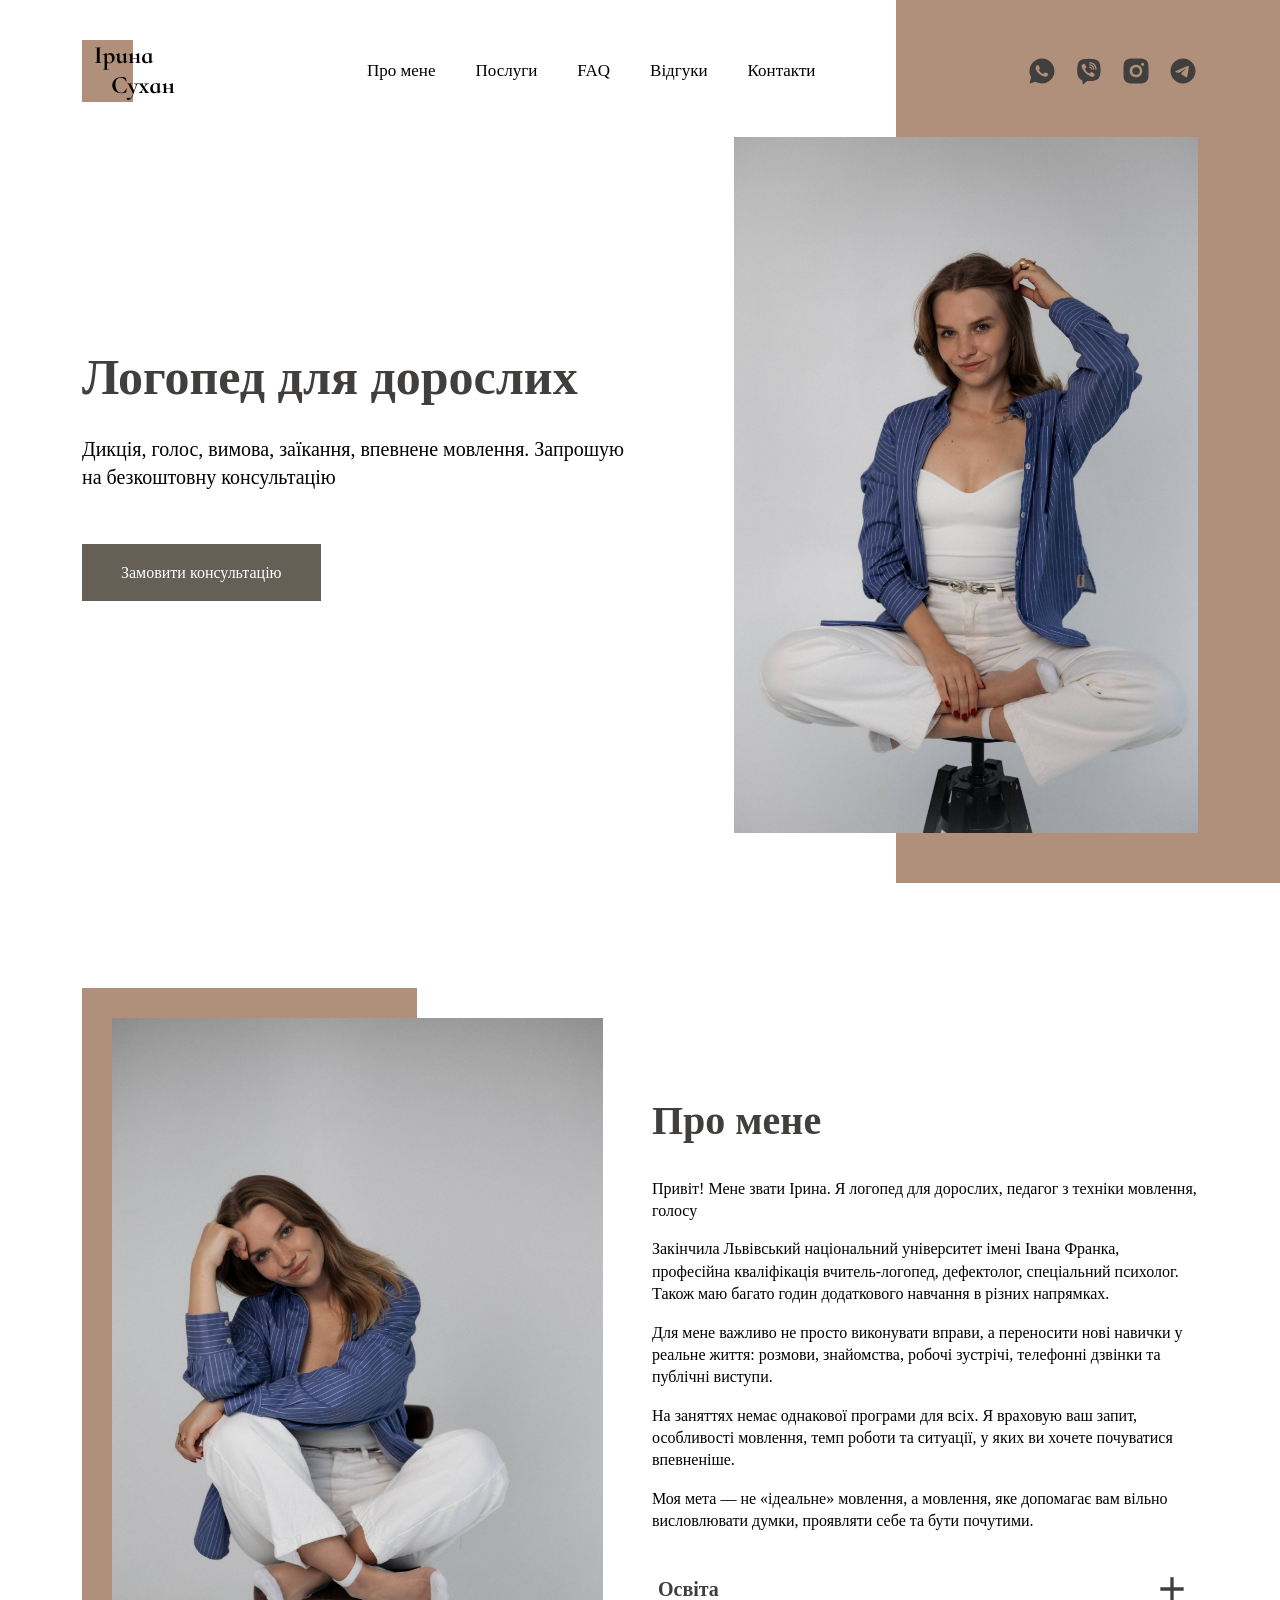
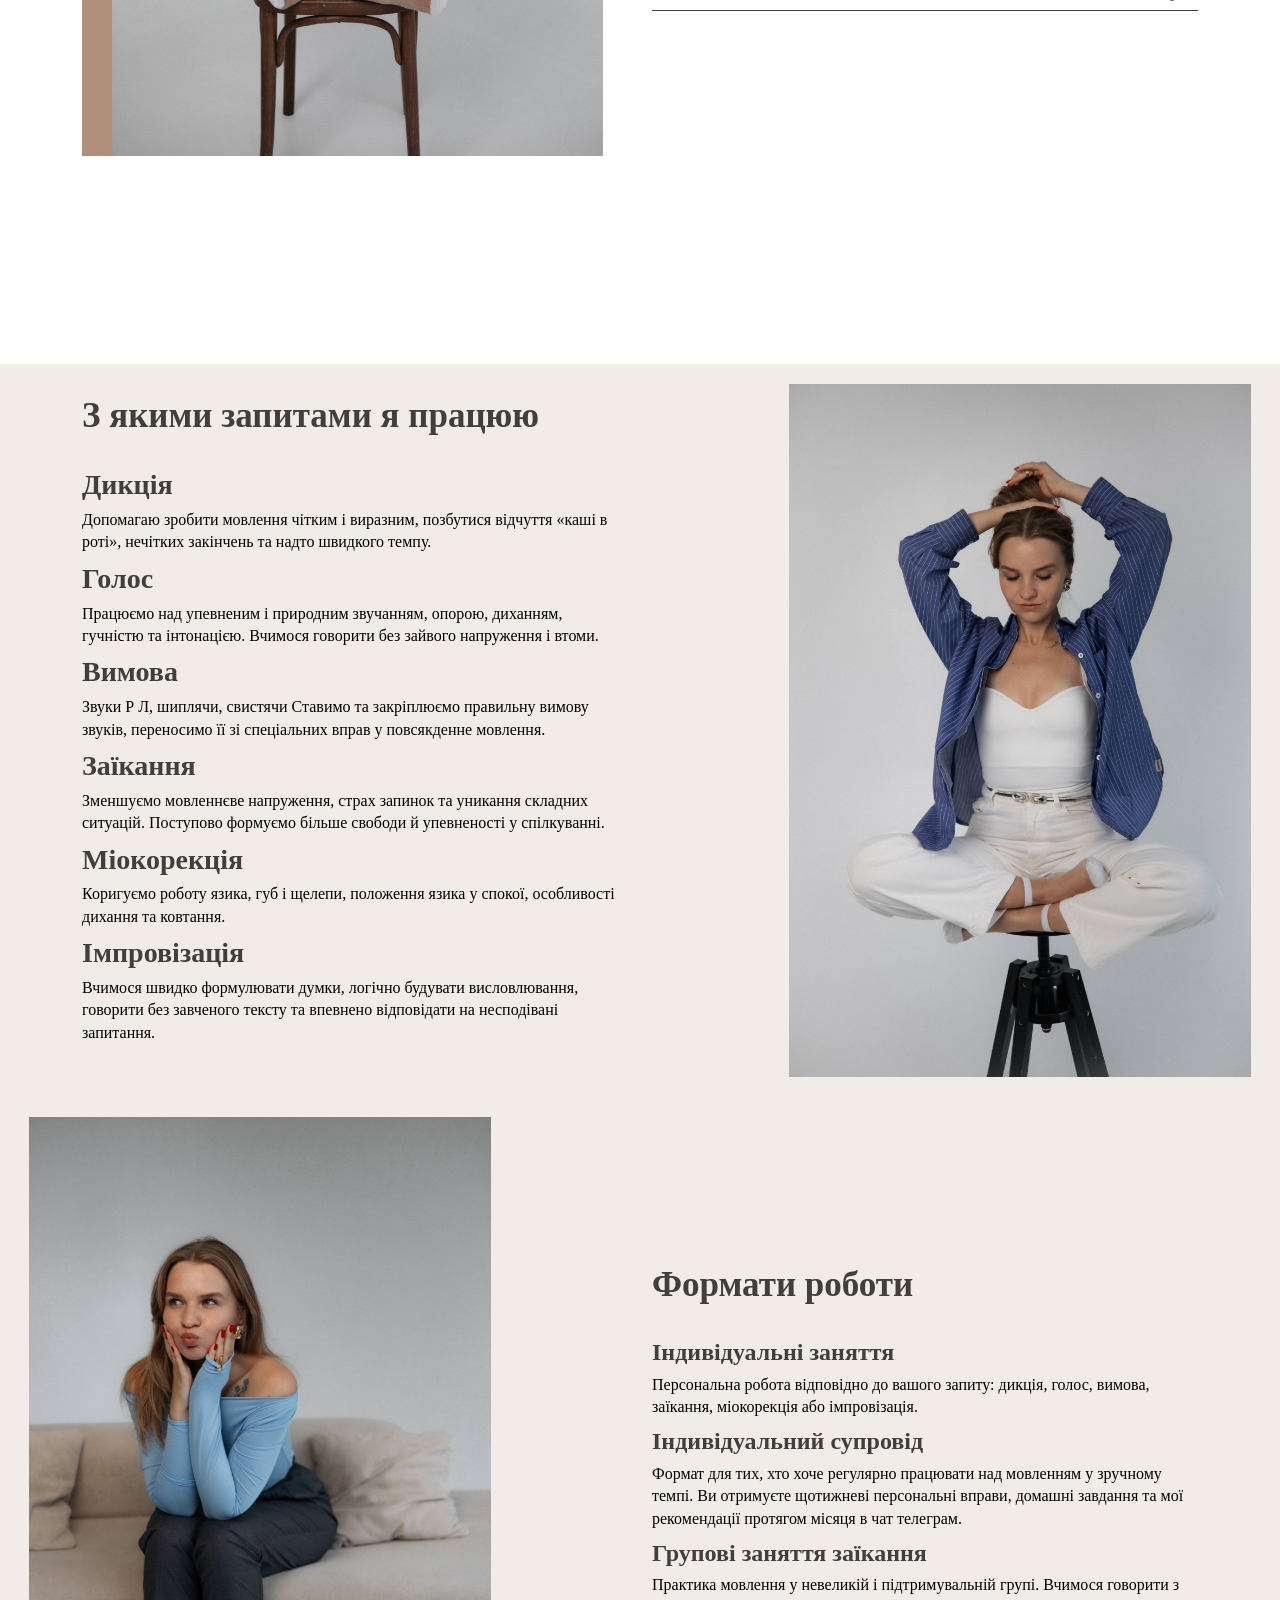
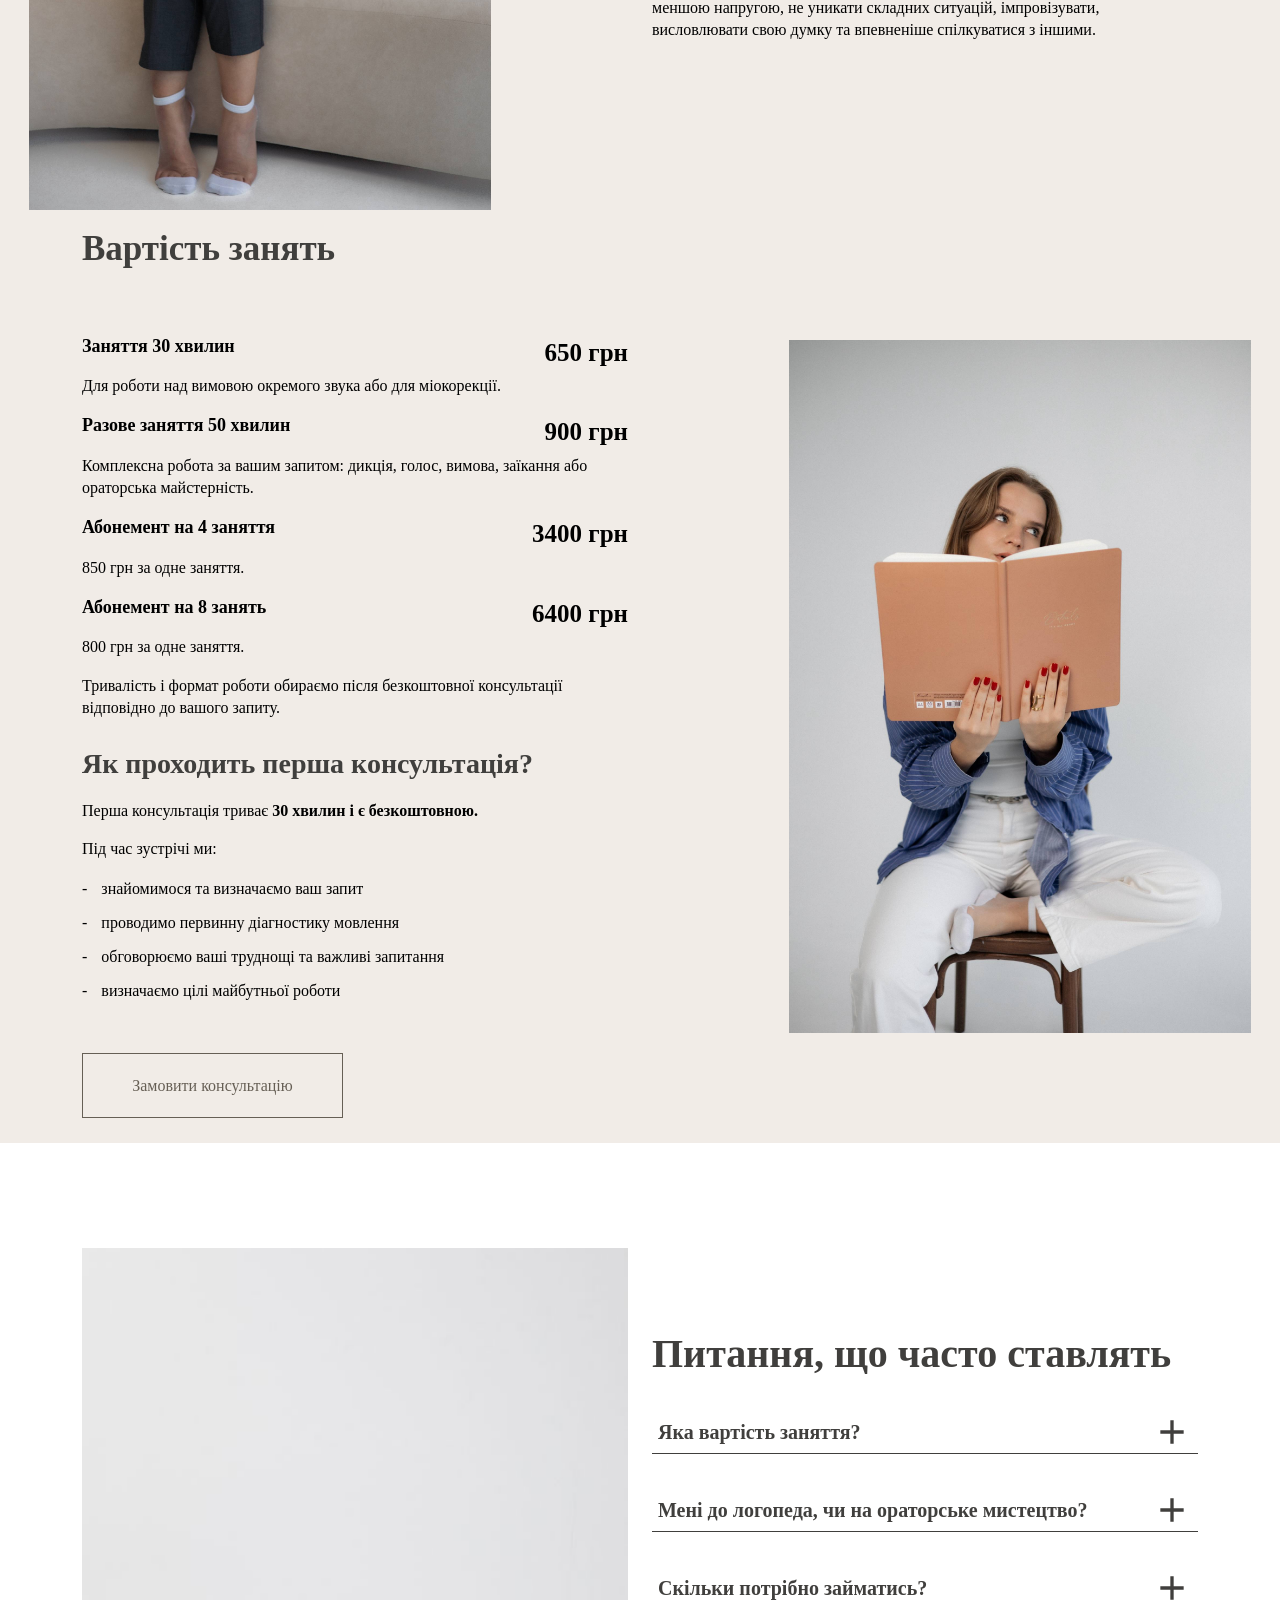
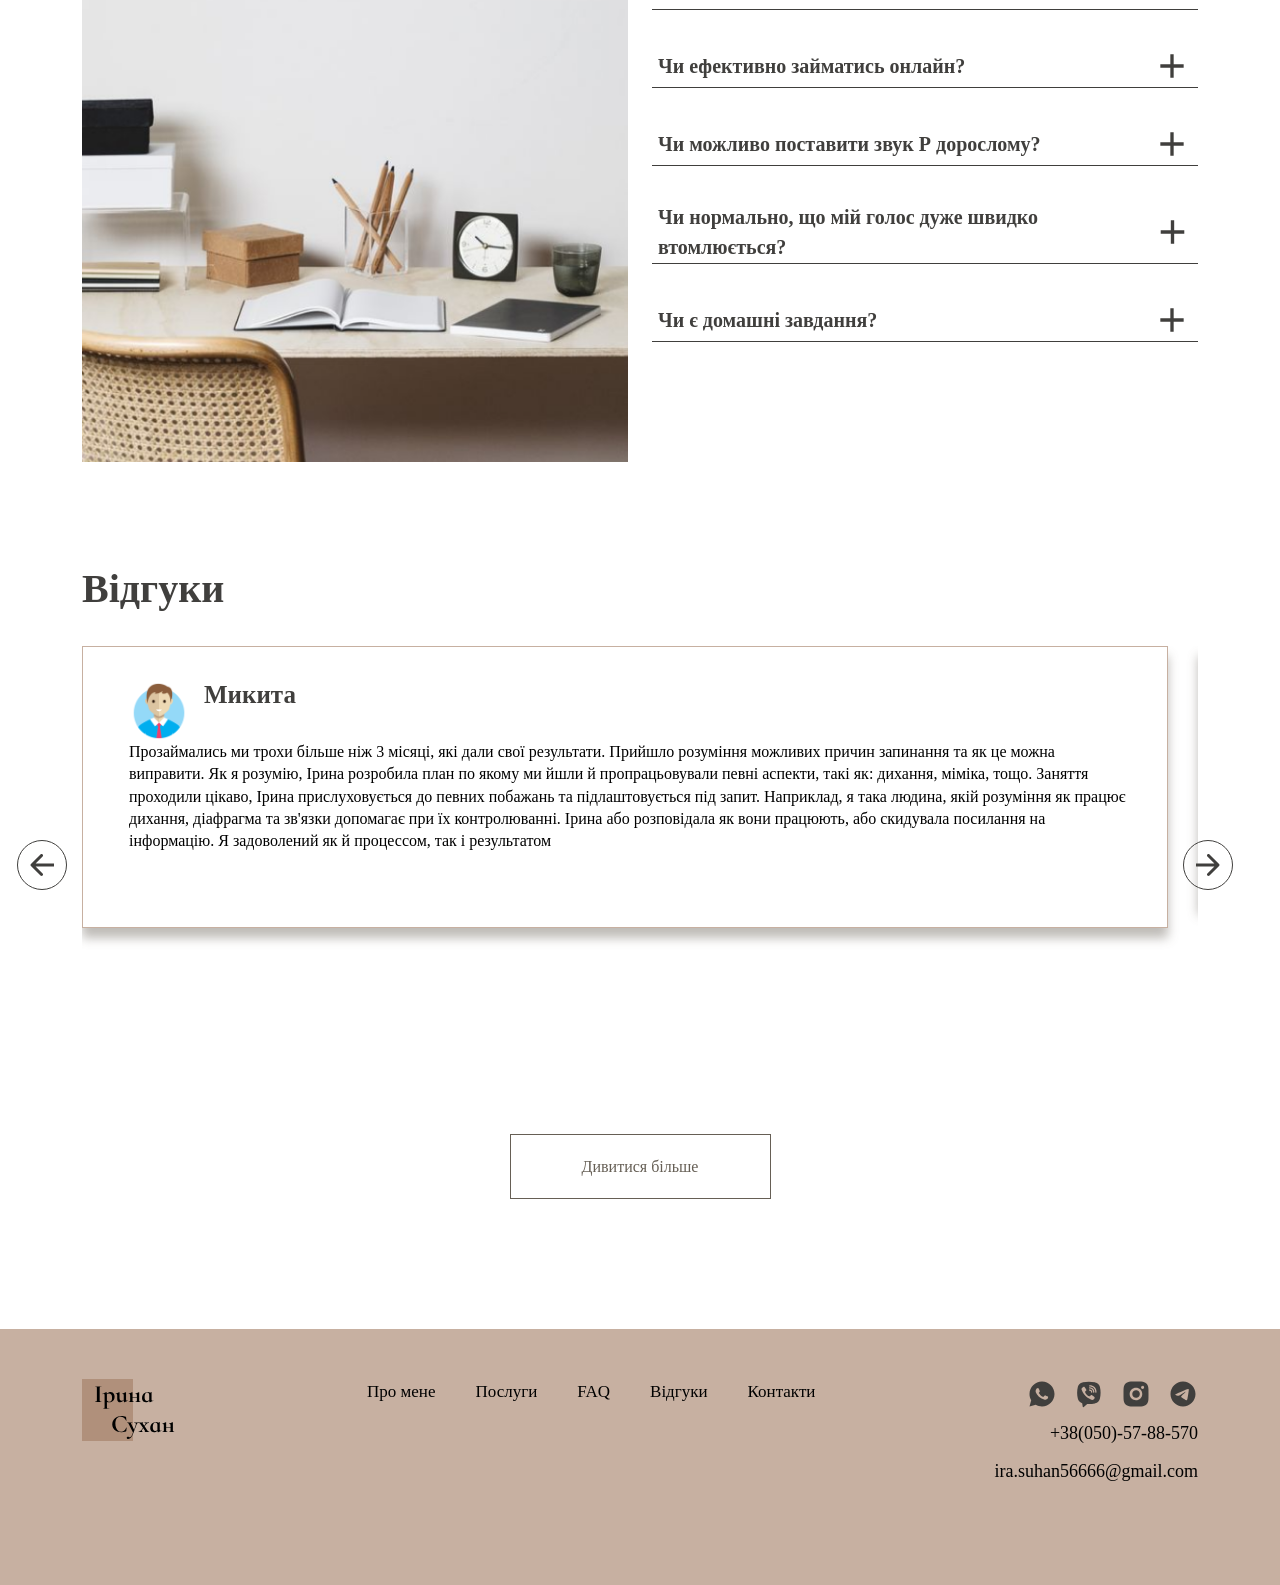
==== commit 06aa8346: "Add files via upload" ====
--- a/index.html
+++ b/index.html
@@ -112,7 +112,7 @@
 						Логопед для дорослих
 					</h1>
 					<p class="offer__text">
-						Дикція, голос, вимова, заїкання, впевнене мовлення.Чекаю на безкоштовну консультацію
+						Дикція, голос, вимова, заїкання, впевнене мовлення. Запрошую на безкоштовну консультацію
 					</p>
 					<!--noindex-->
 					<a class="offer__btn btn" href="https://t.me/Iryna_Sukhan" rel="nofollow noopener noreferrer" target="_blank">
@@ -154,7 +154,7 @@
 						На заняттях немає однакової програми для всіх. Я враховую ваш запит, особливості мовлення, темп роботи та ситуації, у яких ви хочете почуватися впевненіше.
 					</p>
 					<p class="section-text">
-						Моя мета — не «ідеальне» мовлення, а мовлення, яке допомагає вам вільно висловлювати думки, проявляти себе та бути почутими. + лишити фото дипломів
+						Моя мета — не «ідеальне» мовлення, а мовлення, яке допомагає вам вільно висловлювати думки, проявляти себе та бути почутими.
 					</p>
 					<button class="btn-about section-btn d-flex align-items-center" type="button">
 						Освіта
@@ -192,7 +192,7 @@
 							<h3 class="section-list__title">
 								Вимова
 							</h3>
-							<p>Звуки Р Л, шиплячи/свистячи 
+							<p>Звуки Р Л, шиплячи, свистячи 
 							Ставимо та закріплюємо правильну вимову звуків, переносимо її зі спеціальних вправ у повсякденне мовлення.</p>
 						</li>
 						<li class="section-list__item">
--- a/css/main.css
+++ b/css/main.css
@@ -0,0 +1,692 @@
+body {
+	font-family: 'Playfair Display', serif;
+	font-weight: 400;
+	font-size: 16px;
+	color: #000;
+    overflow: visible;
+}
+
+textarea,
+button,
+button:hover {
+	font-family: inherit;
+	outline: none;
+	border: none;
+	background-color: transparent;
+	transition: background 0.5s ease;
+}
+
+input {
+	outline: none;
+	border: none;
+	background-color: transparent;
+}
+
+h1, h2, h3, h4, h5, h6 {
+	font-weight: 700;
+	color: #403F3D;
+	line-height: 1.1em;
+}
+
+p {
+	line-height: 1.4em;
+	
+}
+
+p:last-child {
+	margin-bottom: 0;
+}
+
+ul, li {
+	display: block;
+	padding: 0;
+	margin: 0;
+}
+
+a {
+	text-decoration: none;
+	color: #000;
+}
+
+a:hover {
+	text-decoration: none;
+	color: #403F3D;
+}
+
+img {
+	max-width: 100%;
+	display: block;
+	object-fit: cover;	
+}
+
+section {
+	padding: 50px 0 55px;
+}
+
+.btn {
+	width: 261px;
+	height: 65px;
+	background: #665F55;
+	color: #fff;
+	font-size: 16px;
+	align-items: center;
+	padding: 20px 39px;
+	transition: background 0.5s ease;
+}
+
+.btn:hover {
+	background: #403F3D;
+	color: #FFF;
+	transition: background 0.5s ease;
+}
+
+
+.sticky-header.fix {
+	position: fixed;
+	top: 0;
+	right: 0;
+	left: 0;
+	padding: 34px 110px 33px;
+	background: rgba(255, 255, 255, 0.80);
+	box-shadow: 0px 4px 15px rgba(0, 0, 0, 0.05);
+	z-index: 99;
+}
+
+.header {
+	padding: 40px 0 50px;
+	background: linear-gradient(to right, #fff 70%, #B0907A 30%);
+}
+
+.menu__item {
+	display: block;
+	font-size: 17px;
+	margin-right: 40px;
+}
+
+.menu__item:last-child {
+	margin-right: 0;
+}
+
+.menu__link {
+	transition:border-bottom, color 0.5s ease;
+	padding-bottom: 5px;
+}
+
+.menu__link:hover {
+	border-bottom: 1px solid #403F3D;
+	transition: border-bottom, color 0.5s ease;
+}
+
+.social__item {
+	display: block;
+	margin-right: 17px;
+}
+
+.social__item:last-child {
+	margin-right: 0;
+}
+
+.burger {
+	position: relative;
+	z-index: 80;
+	width: 30px;
+	height: 18px;
+}
+
+.burger span {
+	height: 2px;
+	width: 80%;
+	transform: scale(1);
+	background-color: #403F3D;
+}
+
+.burger::before, .burger::after {
+	content: '';
+	position: absolute;
+	height: 2px;
+	width: 100%;
+	background-color: #403F3D;
+	transition: all 0.3s ease 0s;
+}
+
+.burger::before {
+	top: 0;
+}
+
+.burger::after {
+	bottom: 0;
+}
+
+.burger.active span {
+	transform: scale(0);
+}
+
+.burger.active::before {
+	top: 50%;
+	transform: rotate(-45deg) translate(0 -50%);
+}
+
+.burger.active::after {
+	bottom: 50%;
+	transform: rotate(45deg) translate(0 50%);
+}
+
+.open {
+	display: flex !important;
+}
+
+.offer__title {
+	font-size: 50px;
+}
+
+.offer__text {
+	font-size: 20px;
+	margin: 30px 0 70px;
+}
+
+.offer__btn {
+	margin-top: 40px;
+}
+
+.main-photo {
+	max-width: 85%;
+	margin-top: 35px;
+}
+
+.about-content {
+	background: linear-gradient(to left, #fff 70%, #B0907A 40%)
+}
+
+.about-img {
+	max-width: 90%;
+	margin: 30px 0 0 30px;
+}
+
+.about {
+	padding-top: 105px;
+	padding-bottom: 208px;
+}
+
+.section-list {
+	margin-bottom: 20px;
+}
+
+.section-title {
+	color: #403F3D;
+	font-size: 40px;
+	margin-bottom: 35px;
+}
+
+.services .section-title {
+	font-size: 35px;
+}
+
+.section-list__item {
+	margin-bottom: 10px;
+}
+
+.btn-about {
+	width: 100%;
+}
+
+.section-btn {
+	width: 100%;
+	text-align: left;
+	font-size: 20px;
+	font-weight: 700;
+	color: #403F3D;
+	border-bottom: 1px solid #403F3D;
+	margin: 35px 0;
+	outline: none;
+  	cursor: pointer;
+  	justify-content: space-between;
+}
+
+.section-btn:last-child {
+	margin-bottom: 0;
+}
+
+.section-btn::after {
+	content: '';
+	display: block;
+	background: url('../img/plus.svg') no-repeat center;
+	width: 40px;
+	height: 40px;
+}
+
+.active.section-btn:hover { 
+	border-bottom: 1px solid #665F55;
+	color: #665F55;
+}
+
+.section-btn.active::after {
+	transform: rotate(45deg);
+}	
+
+.hide-text {
+	display: none;
+	padding-top: 10px;
+  	background-color: white;
+  	overflow: hidden;
+}
+
+.hide-text__img {
+	margin-bottom: 10px;
+}
+
+.hide-text__img:last-child {
+	margin-bottom: 0;
+}
+
+.services {
+	background: #E1D5C973;
+	padding: 0;
+}
+
+.services-img {
+	padding: 20px 0;
+}
+
+.about-list {
+	border-bottom: none;
+}
+
+.price-wrapper {
+	padding: 30px 0 ;
+}
+
+.price-title {
+	margin-bottom: 20px;
+}
+
+.price-wrapper__text {
+	max-width: 350px;
+	font-size: 18px;
+	font-weight: 700;
+}
+
+.section-text span {
+	font-weight: 700;
+}
+
+.price-wrapper__content span {
+	font-size: 25px;
+	font-weight: 700;
+}
+
+.price-text {
+	font-size: 18px;
+}
+
+.price-list__item {
+	margin-bottom: 10px;
+}
+
+.price-list__item::before {
+	content:'-';
+	color: #000;
+	margin-right: 10px;
+}
+
+.services-btn {
+	background: rgba(102, 95, 85, 0);
+	color: #665F55;
+	border: 1px solid #665F55;
+	padding: 20px 39px;
+	margin: 50px 0 25px 0;
+	text-align: center;
+	transition: background 0.5s ease;
+}
+
+.services-btn:hover {
+	background: #665F55;
+	color: #FFF;
+	transition: background 0.5s ease;
+}
+
+.img-wrap {
+	margin: 0 -53px;
+}
+
+.question {
+	padding-top: 105px;
+}
+
+.reviews {
+	padding-bottom: 105px;
+}
+
+.slider__item {
+	box-shadow: 0px 10px 10px 0px rgba(102, 95, 85, 0.42);
+	padding: 34px 34px 74px 46px;
+	margin-right: 30px;
+	border: 1px solid #B0907BB5;
+}
+
+.slider__avatar {
+	width: 60px;
+	height: 60px;
+	border-radius: 100px;
+	margin-right: 15px;
+}
+
+.slider__title {
+	font-size: 25px;
+	margin-bottom: 15px;
+}
+
+.slick-arrow {
+	width: 50px;
+	height: 50px;
+	border-radius: 70px;
+	border: 1px solid #403F3D;
+}
+
+.slick-prev:before,
+.slick-next:before {
+    display: none;
+  }
+
+.slick-prev,
+.slick-prev:hover,
+.slick-prev:focus {
+	background: url('../img/arrow1.svg') no-repeat center;
+	margin-left: -40px;
+}
+
+.slick-next,
+.slick-next:hover,
+.slick-next:focus {
+	background: url('../img/arrow2.svg') no-repeat center;
+	margin-right: -10px;
+}
+
+.footer {
+	background: rgba(176, 144, 123, 0.71);
+	padding: 50px 0 100px;
+}
+
+.footer-contacts {
+    text-align: right;
+}
+
+.footer-contacts__tel {
+	font-size: 18px;
+    margin-top: 11px
+}
+
+.footer-contacts__mail {
+	font-size: 18px;
+    margin-top: 11px;
+}
+
+
+
+
+/*  Responsive  */
+
+
+@media (max-width: 1199px) {
+	.sticky-header.fix {
+		padding: 34px 65px 33px;
+	}
+
+	.menu__item {
+		margin-right: 30px;
+	}
+
+	.services {
+		padding-bottom: 40px;
+	}
+
+	.social__item {
+		margin-right: 18px;
+	}
+
+	.about {
+		padding-bottom: 105px;
+	}
+
+	.about-img {
+		width: 418px;
+	}
+
+
+}
+
+
+@media (max-width: 991px) {
+	.menu {
+		position: fixed;
+		flex-direction: column;
+		top: 0;
+		right: 0;
+		background-color: #e1d4c9;
+		box-shadow: 0px 20px 40px rgba(0, 0, 0, 0.09);
+		padding: 150px 50px 60px;
+		z-index: 50;
+		animation: burgerAnimation 0.5s;
+	}
+
+	@keyframes burgerAnimation {
+		from {opacity: 0;}
+		to {opacity: 1;}
+	}
+
+
+	.menu__item {
+		margin: 0 30px 30px 0;
+	}
+
+	.services {
+		padding: 30px 0;
+	}
+
+	.services-img {
+		width: 100%;
+		margin: 25px 0;
+	}
+
+	.question {
+		padding-top: 50px;
+	}
+
+	.img-wrap {
+		margin: auto;
+	}
+
+}
+
+
+
+@media (max-width: 767px) {
+	section {
+		padding: 25px 0 25px;
+	}
+
+	.offer__title {
+		margin-top: 60px;
+		font-style: 45px;
+	}
+
+	.main-photo {
+		width: 100%;
+		margin-top: 60px;
+	}
+
+	.about {
+		padding-bottom: 50px;
+	}
+
+	.about-content {
+		background: linear-gradient(to top, #fff 50%, #B0907A 50%);
+	}
+
+	.about-img {
+		width: 100%;
+		margin-bottom: 30px;
+	}
+
+	.section-title {
+		font-size: 35px;
+	}
+
+	.section-rubric {
+		font-size: 14px;
+		margin: 13px 0 13px;
+	}
+
+	.footer {
+		padding: 50px 50px;
+	}
+
+}
+
+
+
+@media (max-width: 575px) {
+	.sticky-header.fix {
+		padding: 15px 30px 15px;
+	}
+
+	.about-content {
+		background: linear-gradient(to top, #fff 60%, #B0907A 40%);
+	}
+
+	.about-img {
+		width: 430px;
+	}
+
+	.question-btn {
+		font-size: 18px;
+	}
+
+	.reviews {
+		padding-bottom: 50px;
+	}
+
+	.slider__item {
+		padding: 10px;
+	}
+
+	.slider__text {
+		font-size: 14px;
+	}
+
+	.slick-arrow {
+    width: 35px;
+    height: 35px;
+  	}
+
+  	.slick-next	{
+  		margin-right: 25px;
+  	}
+
+	.social__item {
+		width: 25px;
+		height: 25px;
+	}
+
+
+	.footer-contacts__tel {
+		font-size: 16px;
+   		margin-top: 7px
+	}
+
+	.footer-contacts__mail {
+		font-size: 16px;
+   		margin-top: 7px;
+	}
+
+}
+
+
+
+@media (max-width: 450px) {
+	.offer__title {
+		font-size: 35px;
+		margin-top: 42px;
+	}
+
+	.offer__text {
+		margin: 25px 0 51px;
+		font-size: 18px;
+	}
+
+	.section-title {
+		font-size: 27px;
+	}
+
+	.about {
+		padding: 50px 0 50px;
+	}
+
+	.about-content {
+		background: linear-gradient(to top, #fff 70%, #B0907A 30%);
+	}
+
+	.about-img {
+    	width: 258px;
+	}
+
+	.price-wrapper__text {
+		max-width: 250px;
+	}
+
+	.price-wrapper__text {
+		font-size: 16px;
+	}
+
+	.price-wrapper__content span {
+		font-size: 18px;
+}
+
+	.question-btn {
+		font-size: 16px;
+	}
+
+	.question-btn span {
+		width: 200px;
+	}
+
+	.section-btn {
+		margin: 16px 0;
+	}
+
+	.section-btn::after {
+		width: 25px;
+    	height: 25px;
+	}
+
+	.hide-text {
+		font-size: 15px;
+	}
+
+	.slick-prev,
+	.slick-prev:hover,
+	.slick-prev:focus {
+		display: none;
+	}
+
+	.slick-next,
+	.slick-next:hover,
+	.slick-next:focus {
+		display: none;
+	}
+	
+	.slider__wrap {
+		flex-direction: column;
+	}
+	
+
+	.social__item {
+   		width: 16px;
+    	height: 16px;
+    	margin-right: 5px;
+	}
+
+	.footer {
+    	padding: 30px 35px;
+	}
+
+}
